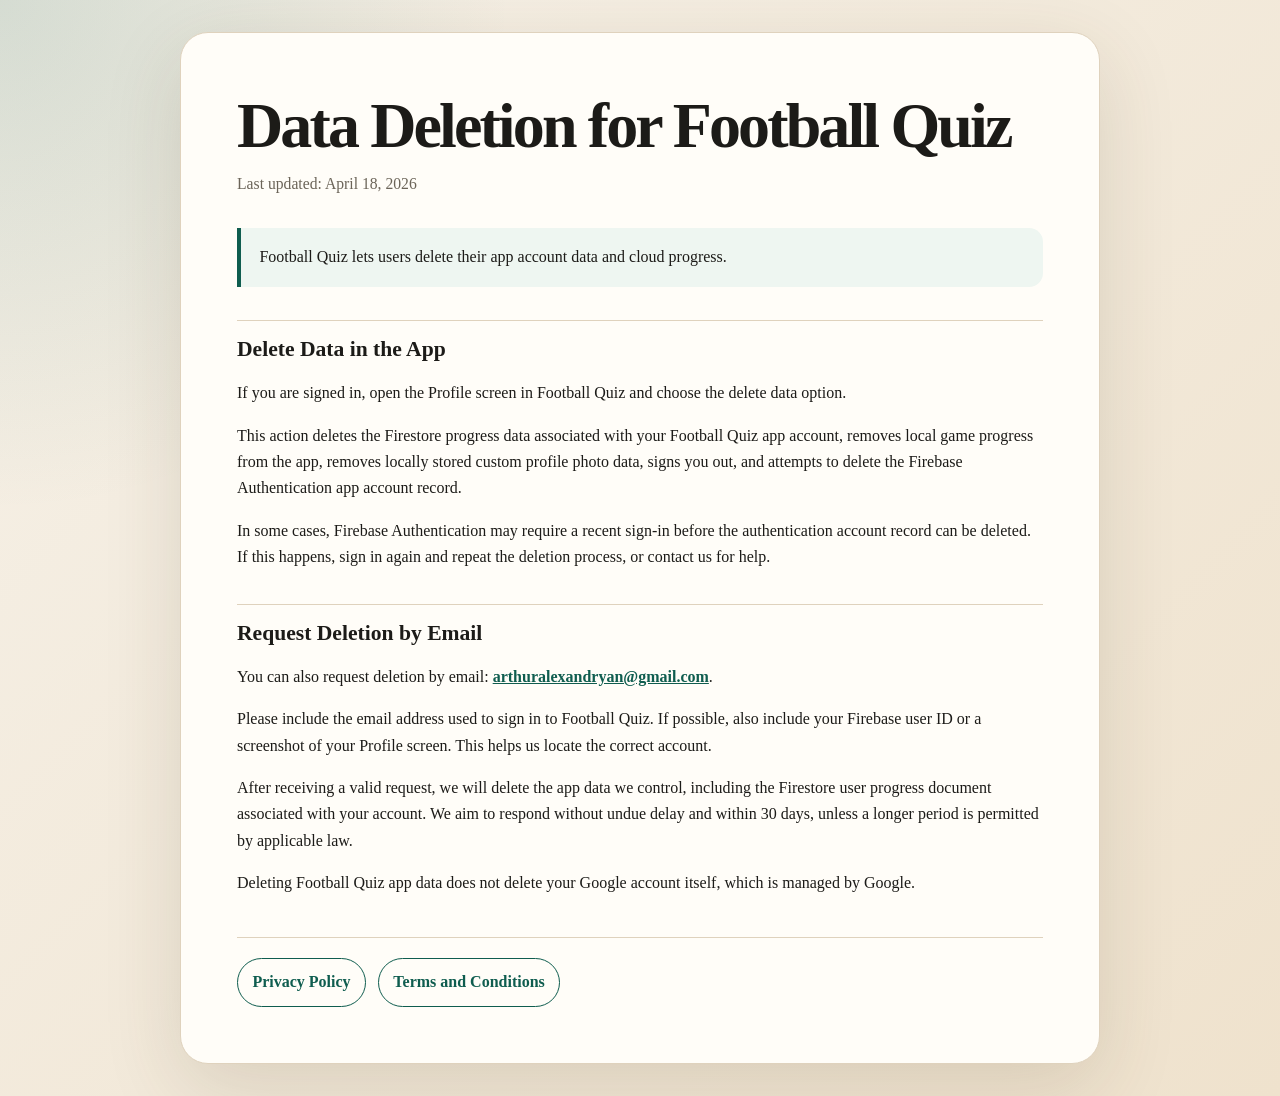
==== data-deletion.html @ d7338edb "Add data deletion HTML page" ====
<!doctype html>
<html lang="en">
<head>
  <meta charset="utf-8">
  <meta name="viewport" content="width=device-width, initial-scale=1">
  <title>Data Deletion - Football Quiz</title>
  <style>
    :root { color-scheme: light; --bg: #f6f1e8; --paper: #fffdf8; --ink: #1c1b18; --muted: #6b6458; --accent: #0f5d4f; --line: #dfd2bd; }
    * { box-sizing: border-box; }
    body { margin: 0; background: radial-gradient(circle at top left, rgba(15, 93, 79, 0.14), transparent 32rem), linear-gradient(135deg, #f6f1e8 0%, #efe2cd 100%); color: var(--ink); font-family: Georgia, "Times New Roman", serif; line-height: 1.65; }
    main { width: min(920px, calc(100% - 32px)); margin: 32px auto; padding: clamp(24px, 5vw, 56px); background: var(--paper); border: 1px solid var(--line); border-radius: 28px; box-shadow: 0 24px 80px rgba(74, 55, 30, 0.14); }
    h1, h2 { line-height: 1.15; color: var(--ink); }
    h1 { margin: 0 0 8px; font-size: clamp(2.2rem, 5vw, 4rem); letter-spacing: -0.045em; }
    h2 { margin-top: 2.1rem; padding-top: 1rem; border-top: 1px solid var(--line); font-size: 1.35rem; }
    p, li { font-size: 1rem; }
    a { color: var(--accent); font-weight: 700; }
    .meta { margin: 0 0 2rem; color: var(--muted); font-size: 0.98rem; }
    .notice { padding: 1rem 1.15rem; border-left: 4px solid var(--accent); background: #eef6f1; border-radius: 0 14px 14px 0; }
    .nav { display: flex; flex-wrap: wrap; gap: 12px; margin-top: 2.5rem; padding-top: 1.25rem; border-top: 1px solid var(--line); }
    .nav a { display: inline-flex; padding: 0.65rem 0.9rem; border: 1px solid var(--accent); border-radius: 999px; text-decoration: none; }
  </style>
</head>
<body>
  <main>
    <h1>Data Deletion for Football Quiz</h1>
    <p class="meta">Last updated: April 18, 2026</p>
    <p class="notice">Football Quiz lets users delete their app account data and cloud progress.</p>

    <h2>Delete Data in the App</h2>
    <p>If you are signed in, open the Profile screen in Football Quiz and choose the delete data option.</p>
    <p>This action deletes the Firestore progress data associated with your Football Quiz app account, removes local game progress from the app, removes locally stored custom profile photo data, signs you out, and attempts to delete the Firebase Authentication app account record.</p>
    <p>In some cases, Firebase Authentication may require a recent sign-in before the authentication account record can be deleted. If this happens, sign in again and repeat the deletion process, or contact us for help.</p>

    <h2>Request Deletion by Email</h2>
    <p>You can also request deletion by email: <a href="mailto:arthuralexandryan@gmail.com">arthuralexandryan@gmail.com</a>.</p>
    <p>Please include the email address used to sign in to Football Quiz. If possible, also include your Firebase user ID or a screenshot of your Profile screen. This helps us locate the correct account.</p>
    <p>After receiving a valid request, we will delete the app data we control, including the Firestore user progress document associated with your account. We aim to respond without undue delay and within 30 days, unless a longer period is permitted by applicable law.</p>
    <p>Deleting Football Quiz app data does not delete your Google account itself, which is managed by Google.</p>

    <nav class="nav" aria-label="Related documents">
      <a href="privacy-policy.html">Privacy Policy</a>
      <a href="terms-and-conditions.html">Terms and Conditions</a>
    </nav>
  </main>
</body>
</html>
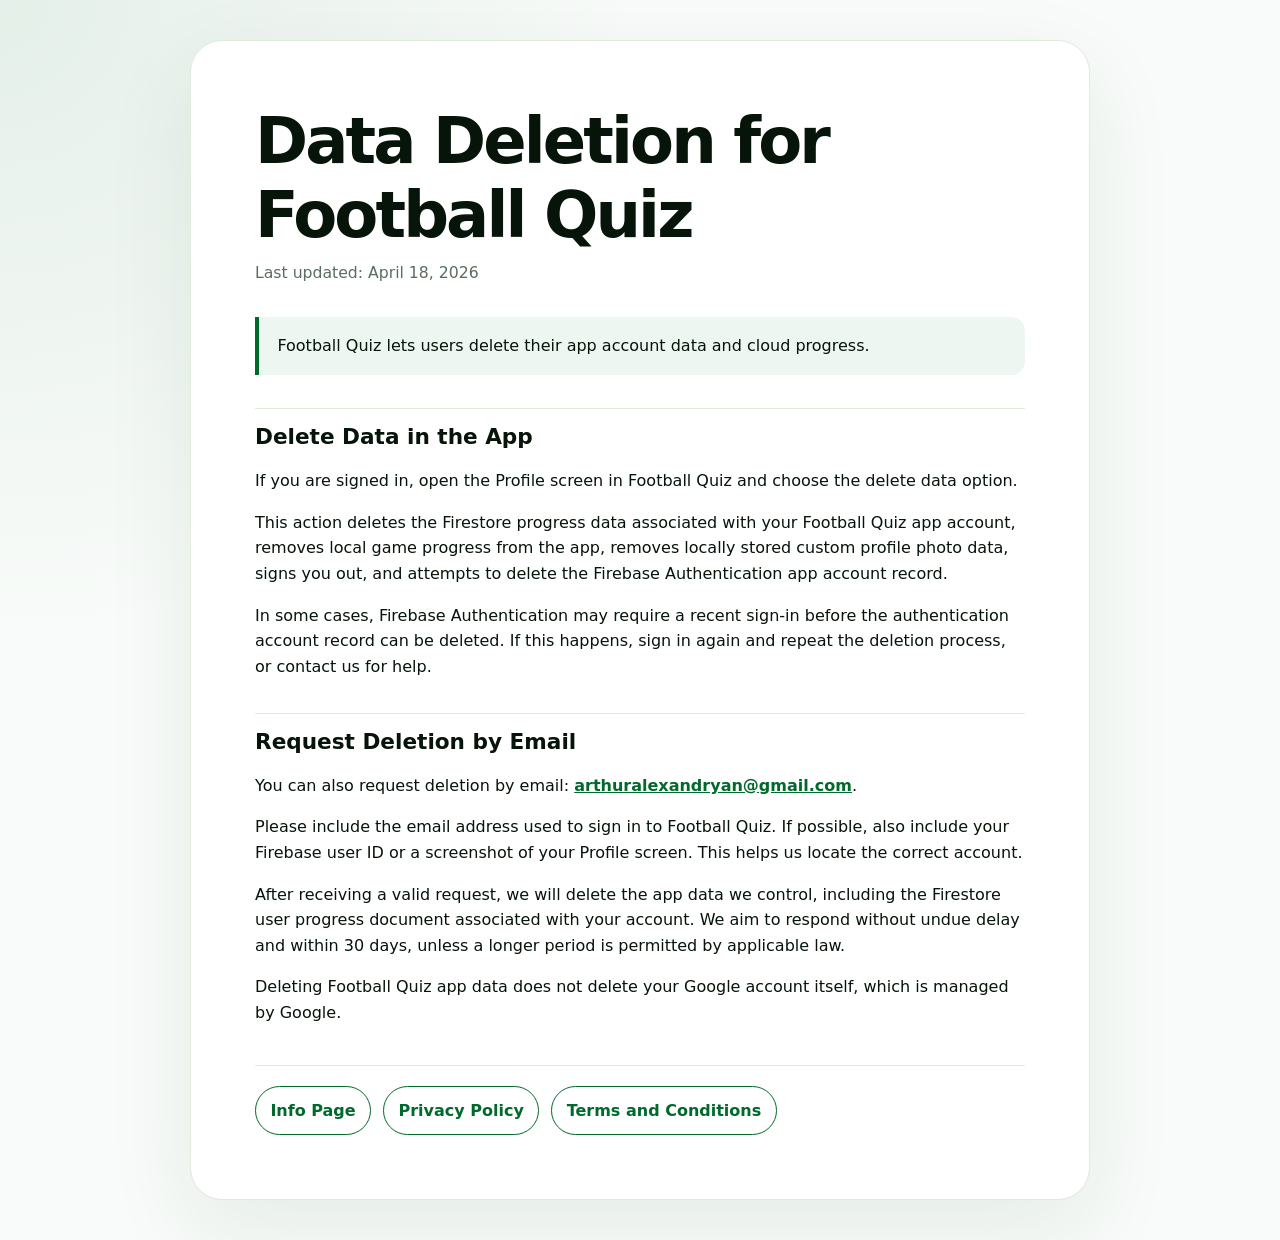
==== commit 62a186a7: "Modernize landing page: modularized CSS/JS, multi-language support (EN, RU, AM), and enhanced premiu" ====
--- a/data-deletion.html
+++ b/data-deletion.html
@@ -5,10 +5,32 @@
   <meta name="viewport" content="width=device-width, initial-scale=1">
   <title>Data Deletion - Football Quiz</title>
   <style>
-    :root { color-scheme: light; --bg: #f6f1e8; --paper: #fffdf8; --ink: #1c1b18; --muted: #6b6458; --accent: #0f5d4f; --line: #dfd2bd; }
+    :root { 
+      color-scheme: light; 
+      --bg: #f8fbf9; 
+      --paper: #ffffff; 
+      --ink: #06140a; 
+      --muted: #5a6e5f; 
+      --accent: #00692c; 
+      --line: #e0eadd; 
+    }
     * { box-sizing: border-box; }
-    body { margin: 0; background: radial-gradient(circle at top left, rgba(15, 93, 79, 0.14), transparent 32rem), linear-gradient(135deg, #f6f1e8 0%, #efe2cd 100%); color: var(--ink); font-family: Georgia, "Times New Roman", serif; line-height: 1.65; }
-    main { width: min(920px, calc(100% - 32px)); margin: 32px auto; padding: clamp(24px, 5vw, 56px); background: var(--paper); border: 1px solid var(--line); border-radius: 28px; box-shadow: 0 24px 80px rgba(74, 55, 30, 0.14); }
+    body { 
+      margin: 0; 
+      background: radial-gradient(circle at top left, rgba(0, 105, 44, 0.08), transparent 40rem), #f8fbf9; 
+      color: var(--ink); 
+      font-family: 'Inter', ui-sans-serif, system-ui, -apple-system, sans-serif; 
+      line-height: 1.6; 
+    }
+    main { 
+      width: min(900px, calc(100% - 32px)); 
+      margin: 40px auto; 
+      padding: clamp(24px, 6vw, 64px); 
+      background: var(--paper); 
+      border: 1px solid var(--line); 
+      border-radius: 32px; 
+      box-shadow: 0 30px 90px rgba(0, 69, 29, 0.08); 
+    }
     h1, h2 { line-height: 1.15; color: var(--ink); }
     h1 { margin: 0 0 8px; font-size: clamp(2.2rem, 5vw, 4rem); letter-spacing: -0.045em; }
     h2 { margin-top: 2.1rem; padding-top: 1rem; border-top: 1px solid var(--line); font-size: 1.35rem; }
@@ -38,6 +60,7 @@
     <p>Deleting Football Quiz app data does not delete your Google account itself, which is managed by Google.</p>
 
     <nav class="nav" aria-label="Related documents">
+      <a href="index.html">Info Page</a>
       <a href="privacy-policy.html">Privacy Policy</a>
       <a href="terms-and-conditions.html">Terms and Conditions</a>
     </nav>
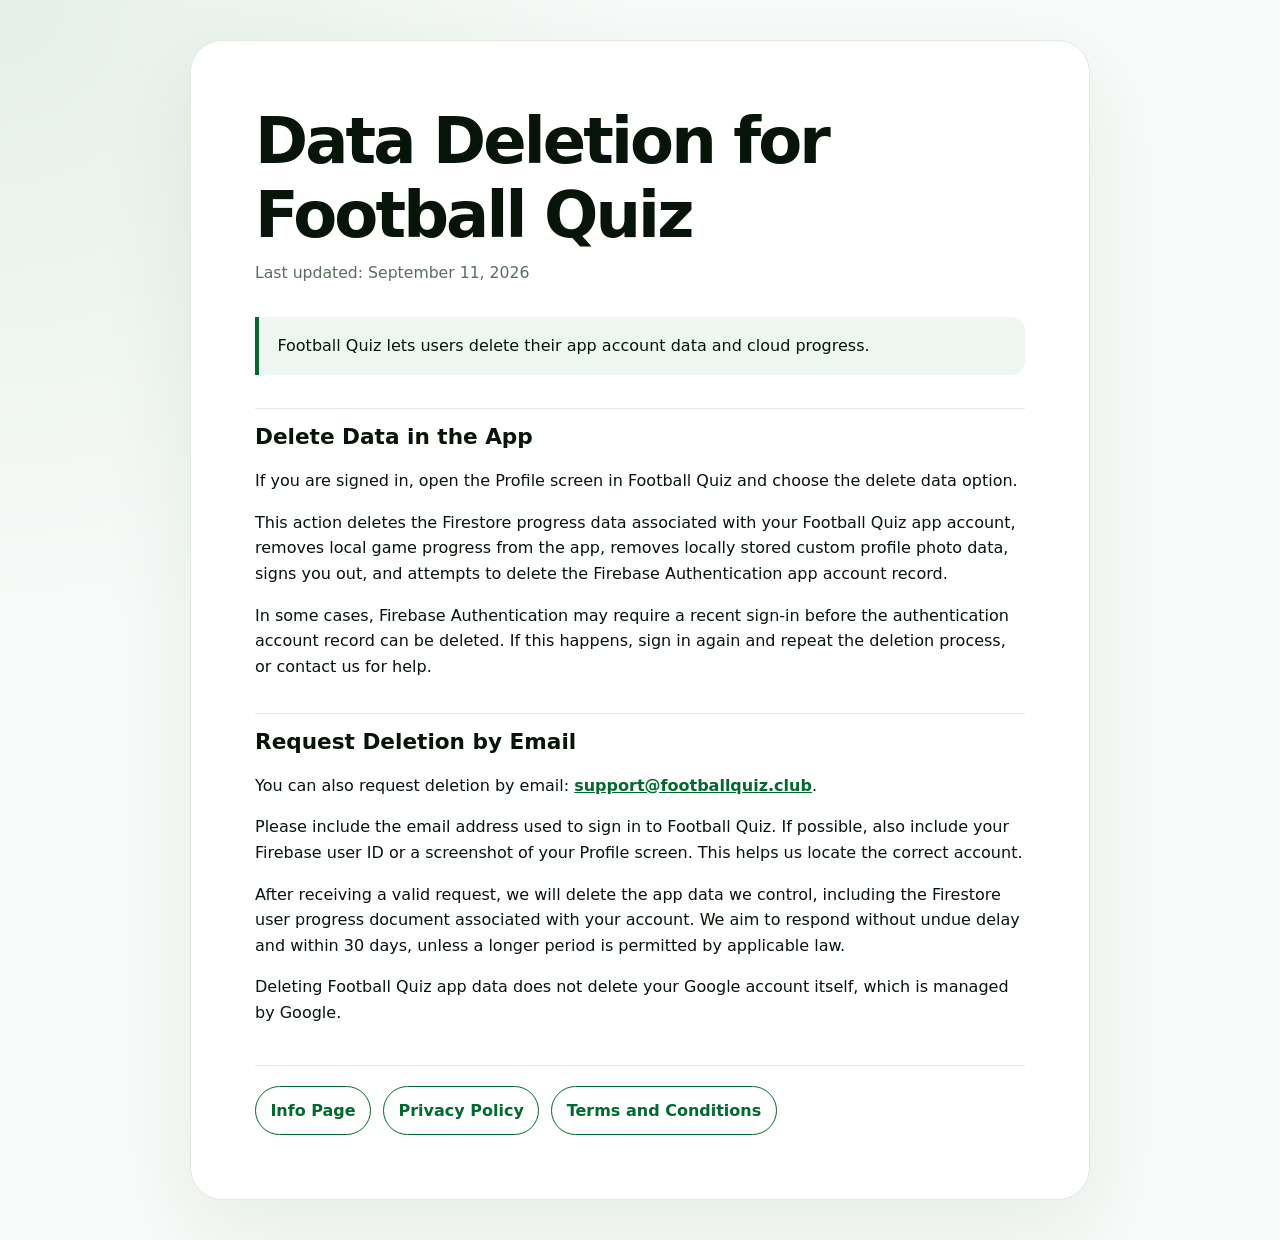
==== commit 26ec2b79: "Improve landing conversion pass" ====
--- a/data-deletion.html
+++ b/data-deletion.html
@@ -4,6 +4,9 @@
   <meta charset="utf-8">
   <meta name="viewport" content="width=device-width, initial-scale=1">
   <title>Data Deletion - Football Quiz</title>
+  <link rel="icon" type="image/png" sizes="192x192" href="football_quiz_icon.png">
+  <link rel="shortcut icon" type="image/png" href="football_quiz_icon.png">
+  <link rel="apple-touch-icon" href="football_quiz_icon.png">
   <style>
     :root { 
       color-scheme: light; 
@@ -45,7 +48,7 @@
 <body>
   <main>
     <h1>Data Deletion for Football Quiz</h1>
-    <p class="meta">Last updated: April 18, 2026</p>
+    <p class="meta">Last updated: September 11, 2026</p>
     <p class="notice">Football Quiz lets users delete their app account data and cloud progress.</p>
 
     <h2>Delete Data in the App</h2>
@@ -54,7 +57,7 @@
     <p>In some cases, Firebase Authentication may require a recent sign-in before the authentication account record can be deleted. If this happens, sign in again and repeat the deletion process, or contact us for help.</p>
 
     <h2>Request Deletion by Email</h2>
-    <p>You can also request deletion by email: <a href="mailto:arthuralexandryan@gmail.com">arthuralexandryan@gmail.com</a>.</p>
+    <p>You can also request deletion by email: <a href="mailto:support@footballquiz.club">support@footballquiz.club</a>.</p>
     <p>Please include the email address used to sign in to Football Quiz. If possible, also include your Firebase user ID or a screenshot of your Profile screen. This helps us locate the correct account.</p>
     <p>After receiving a valid request, we will delete the app data we control, including the Firestore user progress document associated with your account. We aim to respond without undue delay and within 30 days, unless a longer period is permitted by applicable law.</p>
     <p>Deleting Football Quiz app data does not delete your Google account itself, which is managed by Google.</p>
